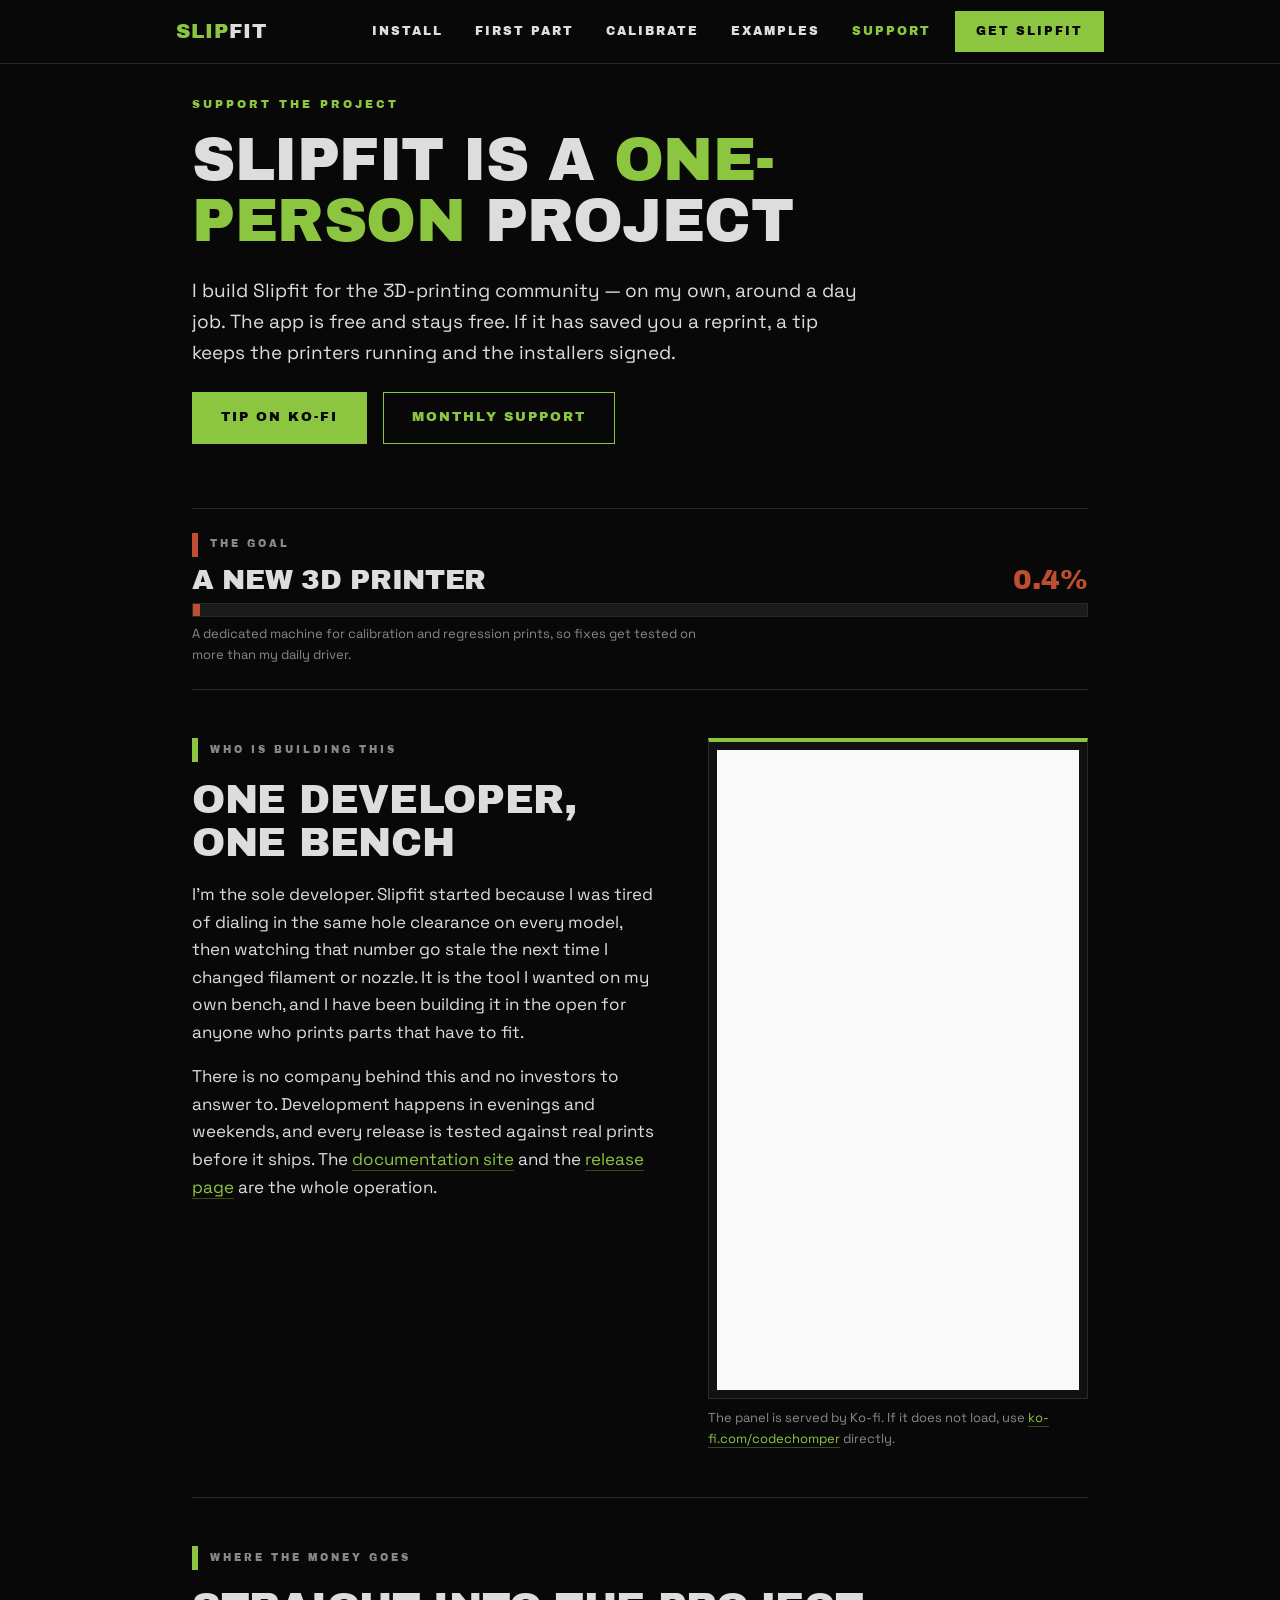
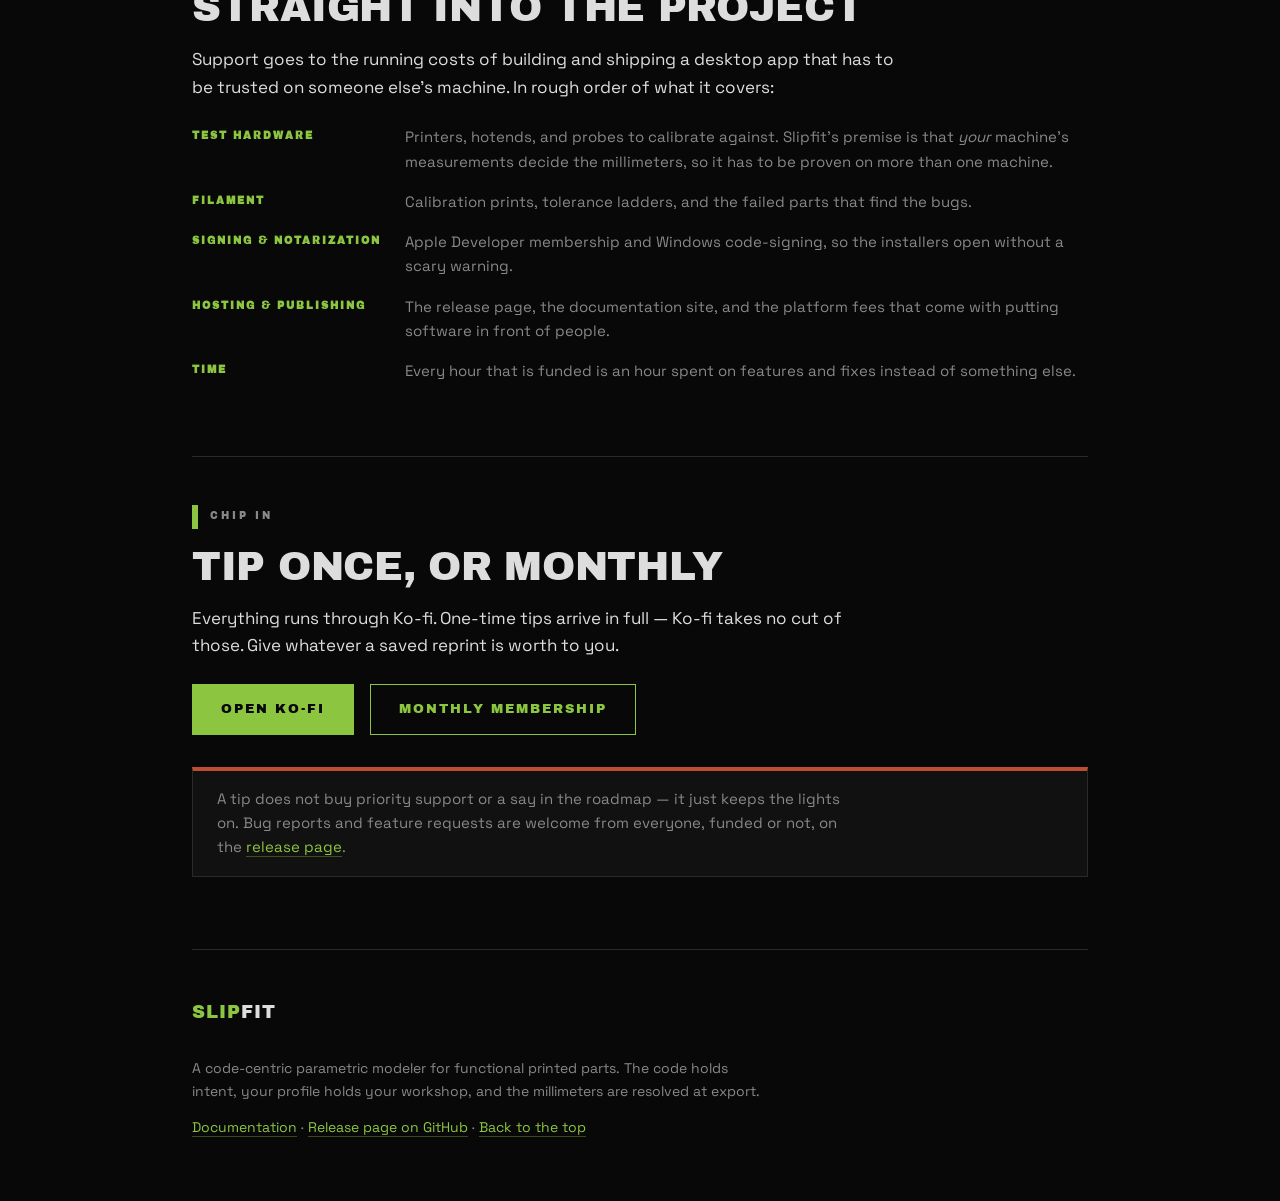
==== support.html @ 9758f65b "Worked on the documentation site and created a support page" ====
<!doctype html>
<html lang="en">

<head>
  <meta charset="utf-8" />
  <meta name="viewport" content="width=device-width, initial-scale=1" />
  <title>Support Slipfit — back a one-person project</title>
  <meta name="description"
    content="Slipfit is built by one person for the 3D-printing community. Tips go straight into test printers, filament, code-signing, and the fees that come with shipping software." />
  <meta name="theme-color" content="#080808" />
  <meta property="og:type" content="website" />
  <meta property="og:title" content="Support Slipfit" />
  <meta property="og:description"
    content="One developer, one workshop, your printer. Chip in for hardware, filament, and signing fees." />
  <meta property="og:image" content="images/AppDemo.jpg" />
  <meta name="twitter:card" content="summary_large_image" />
  <link rel="preconnect" href="https://fonts.googleapis.com">
  <link rel="preconnect" href="https://fonts.gstatic.com" crossorigin>
  <link
    href="https://fonts.googleapis.com/css2?family=Archivo+Black&family=Space+Grotesk:wght@400;500;600;700&display=swap"
    rel="stylesheet">
  <style>
    /* ==========================================================================
   CodeChomper design system — tokens (shared with index.html)
   Dark by design. Near-black with one working accent; there is no light
   variant. Green = measured, correct, the thing that fits; orange = warned.
   ========================================================================== */
    :root {
      /* color */
      --background: #080808;
      --bg-surface: #111111;
      --bg-elevated: #1a1a1a;
      --foreground: #dddddd;
      --muted-foreground: #888888;
      --border: #2a2a2a;
      --primary: #8cc641;
      --primary-foreground: #080808;
      --accent: #bf4e30;
      --dark-green: #5e772c;

      --measured: var(--primary);
      --warned: var(--accent);

      /* type */
      --font-primary: "Archivo Black", Impact, "Arial Black", sans-serif;
      --font-secondary: "Space Grotesk", -apple-system, BlinkMacSystemFont, "Segoe UI", Roboto, sans-serif;

      --tracking-label: 2px;
      --tracking-section: 3px;

      /* spacing */
      --s-xs: 4px;
      --s-s: 8px;
      --s-m: 16px;
      --s-l: 24px;
      --s-xl: 32px;
      --s-xxl: 48px;

      /* radius — sharp by design */
      --radius-none: 0px;
      --radius-m: 2px;
      --radius-pill: 4px;

      /* layout */
      --nav-h: 64px;
      --measure: 62rem;
      --main-pad: 48px;
    }

    * {
      box-sizing: border-box
    }

    html {
      scroll-behavior: smooth;
      scroll-padding-top: calc(var(--nav-h) + 16px)
    }

    @media (prefers-reduced-motion: reduce) {
      html {
        scroll-behavior: auto
      }

      * {
        animation: none !important;
        transition: none !important
      }
    }

    body {
      margin: 0;
      background: var(--background);
      color: var(--foreground);
      font-family: var(--font-secondary);
      font-size: 17px;
      line-height: 1.62;
      -webkit-font-smoothing: antialiased;
    }

    ::selection {
      background: var(--primary);
      color: var(--primary-foreground)
    }

    a {
      color: var(--primary);
      text-decoration: none;
      border-bottom: 1px solid rgba(140, 198, 65, .35)
    }

    a:hover {
      opacity: .85
    }

    :focus-visible {
      outline: 2px solid var(--primary);
      outline-offset: 2px
    }

    /* ============================================================== navbar === */
    .topbar {
      position: sticky;
      top: 0;
      z-index: 40;
      height: var(--nav-h);
      background: var(--background);
      border-bottom: 1px solid var(--border);
    }

    .topbar-inner {
      height: 100%;
      max-width: var(--measure);
      margin: 0 auto;
      display: flex;
      align-items: center;
      gap: var(--s-l);
      padding: 0 var(--s-xl);
    }

    .wordmark {
      font-family: var(--font-primary);
      font-size: 20px;
      letter-spacing: 1px;
      color: var(--primary);
      text-transform: uppercase;
      border: 0;
      white-space: nowrap;
    }

    .wordmark span {
      color: var(--foreground)
    }

    .topbar-links {
      display: flex;
      gap: var(--s-xl);
      margin-left: auto
    }

    .topbar-links a {
      font-family: var(--font-primary);
      font-size: 12px;
      letter-spacing: var(--tracking-label);
      text-transform: uppercase;
      color: var(--foreground);
      border: 0;
    }

    .topbar-links a.on {
      color: var(--primary)
    }

    .topbar-cta {
      font-family: var(--font-primary);
      font-size: 12px;
      letter-spacing: var(--tracking-label);
      text-transform: uppercase;
      background: var(--primary);
      color: var(--primary-foreground);
      border: 1px solid var(--primary);
      border-radius: var(--radius-none);
      padding: 10px 20px;
      cursor: pointer;
      white-space: nowrap;
      transition: opacity .15s ease;
    }

    .topbar-cta:hover {
      opacity: .85
    }

    /* ============================================================== layout === */
    .page {
      max-width: var(--measure);
      margin: 0 auto;
      padding: 0 clamp(16px, 4vw, var(--main-pad));
    }

    /* ================================================================ hero === */
    .hero {
      position: relative;
      padding: var(--s-xl) 0 var(--s-xl);
      overflow: hidden
    }

    /* Copy on the left, the tip panel on the right — introduced beside the
       "who is building this" section rather than the hero. */
    .split {
      display: grid;
      grid-template-columns: 1fr minmax(300px, 380px);
      gap: var(--s-xxl);
      align-items: start;
    }

    .split-panel {
      position: sticky;
      top: calc(var(--nav-h) + var(--s-l));
    }

    .split-panel .kofi-embed {
      max-width: none;
      margin: 0;
    }

    @media (max-width:900px) {
      .split {
        grid-template-columns: 1fr;
        gap: var(--s-l)
      }

      .split-panel {
        position: static
      }

      .split-panel .kofi-embed {
        max-width: 480px
      }
    }

    .glitch {
      position: absolute;
      top: 24px;
      right: 0;
      width: 280px;
      height: 88px;
      pointer-events: none
    }

    .glitch i {
      position: absolute;
      display: block
    }

    .glitch i:nth-child(1) {
      top: 10px;
      left: 0;
      width: 180px;
      height: 6px;
      background: var(--accent);
      opacity: .7
    }

    .glitch i:nth-child(2) {
      top: 30px;
      left: 40px;
      width: 220px;
      height: 4px;
      background: var(--primary);
      opacity: .6
    }

    .glitch i:nth-child(3) {
      top: 50px;
      left: 10px;
      width: 140px;
      height: 6px;
      background: var(--accent);
      opacity: .9
    }

    .glitch i:nth-child(4) {
      top: 68px;
      left: 60px;
      width: 200px;
      height: 3px;
      background: var(--primary);
      opacity: .5
    }

    @media (max-width:900px) {
      .glitch {
        display: none
      }
    }

    .eyebrow {
      font-family: var(--font-primary);
      font-size: 11px;
      letter-spacing: var(--tracking-section);
      text-transform: uppercase;
      color: var(--primary);
      margin: 0 0 var(--s-m);
    }

    .hero h1 {
      font-family: var(--font-primary);
      font-weight: 400;
      font-size: clamp(36px, 5.2vw, 60px);
      line-height: 1.02;
      letter-spacing: -0.5px;
      text-transform: uppercase;
      color: var(--foreground);
      margin: 0 0 var(--s-l);
      max-width: 20ch;
    }

    .hero h1 em {
      font-style: normal;
      color: var(--primary)
    }

    .lede {
      font-size: 19px;
      color: var(--foreground);
      max-width: 56ch;
      margin: 0 0 var(--s-l)
    }

    .lede b {
      color: var(--primary);
      font-weight: 700
    }

    .hero-cta {
      display: flex;
      flex-wrap: wrap;
      gap: var(--s-m);
      margin: var(--s-l) 0 var(--s-xl)
    }

    .btn {
      display: inline-block;
      font-family: var(--font-primary);
      font-size: 13px;
      letter-spacing: var(--tracking-label);
      text-transform: uppercase;
      padding: 14px 28px;
      border-radius: var(--radius-none);
      cursor: pointer;
      border: 1px solid;
      transition: opacity .15s ease;
    }

    .btn:hover {
      opacity: .85
    }

    .btn-primary {
      background: var(--primary);
      color: var(--primary-foreground);
      border-color: var(--primary)
    }

    .btn-outline {
      background: transparent;
      color: var(--primary);
      border-color: var(--primary)
    }

    /* ============================================================= sections == */
    section {
      padding: var(--s-xxl) 0;
      border-top: 1px solid var(--border)
    }

    .sec-kicker {
      display: flex;
      align-items: center;
      gap: 12px;
      font-family: var(--font-primary);
      font-size: 10px;
      letter-spacing: var(--tracking-section);
      text-transform: uppercase;
      color: var(--muted-foreground);
      margin: 0 0 var(--s-m);
    }

    .sec-kicker::before {
      content: "";
      width: 6px;
      height: 24px;
      background: var(--primary);
      flex: 0 0 auto
    }

    section h2 {
      font-family: var(--font-primary);
      font-weight: 400;
      font-size: clamp(28px, 3.6vw, 40px);
      line-height: 1.08;
      text-transform: uppercase;
      color: var(--foreground);
      margin: 0 0 var(--s-m);
      letter-spacing: -0.3px;
    }

    section h3 {
      font-family: var(--font-primary);
      font-weight: 400;
      font-size: 20px;
      line-height: 1.25;
      text-transform: uppercase;
      letter-spacing: .5px;
      color: var(--foreground);
      margin: var(--s-xl) 0 var(--s-m);
    }

    section p {
      max-width: 64ch
    }

    /* label / description pairs — the brand's callout grid */
    .callout {
      display: grid;
      grid-template-columns: minmax(150px, auto) 1fr;
      gap: var(--s-m) var(--s-l);
      margin: var(--s-l) 0;
      font-size: 15px
    }

    .callout b {
      font-family: var(--font-primary);
      font-size: 10px;
      letter-spacing: var(--tracking-label);
      text-transform: uppercase;
      color: var(--primary);
      padding-top: 3px;
    }

    .callout span {
      color: var(--muted-foreground)
    }

    @media (max-width:640px) {
      .callout {
        grid-template-columns: 1fr;
        gap: 2px var(--s-s)
      }

      .callout span {
        margin-bottom: var(--s-s)
      }
    }

    .note {
      background: var(--bg-surface);
      border: 1px solid var(--border);
      border-top: 4px solid var(--primary);
      padding: var(--s-m) var(--s-l);
      margin: var(--s-l) 0;
    }

    .note.warn {
      border-top-color: var(--accent)
    }

    .note> :last-child {
      margin-bottom: 0
    }

    .note p {
      font-size: 15px;
      color: var(--muted-foreground);
      margin: 0 0 var(--s-s)
    }

    /* ============================================================ ko-fi ===== */
    /* The Ko-fi panel is served light; frame it so the bright rectangle reads
       as an intentional inset rather than a broken element. */
    .kofi-embed {
      max-width: 480px;
      margin: var(--s-l) 0 0;
      border: 1px solid var(--border);
      border-top: 4px solid var(--primary);
      background: var(--bg-surface);
      padding: var(--s-s);
    }

    .kofi-embed iframe {
      display: block
    }

    .kofi-note {
      font-size: 13px;
      color: var(--muted-foreground);
      margin: var(--s-s) 0 0
    }

    /* ============================================================== goal ===== */
    /* Static progress bar. The only things to change are data-raised and
       data-target on <section id="goal">; the percentage and fill are derived. */
    #goal {
      padding: var(--s-l) 0;
    }

    #goal .sec-kicker {
      margin-bottom: var(--s-s);
    }

    /* this section's accent is the warned orange, so its marker matches the bar */
    #goal .sec-kicker::before {
      background: var(--accent);
    }

    .goal-row {
      display: flex;
      align-items: baseline;
      justify-content: space-between;
      gap: var(--s-m);
      margin-bottom: var(--s-s);
    }

    #goal h2 {
      margin: 0;
      font-size: clamp(20px, 2.4vw, 28px);
    }

    .goal-pct {
      font-family: var(--font-primary);
      font-size: clamp(20px, 2.4vw, 28px);
      line-height: 1;
      color: var(--accent);
      white-space: nowrap;
    }

    .goal-track {
      height: 14px;
      background: var(--bg-elevated);
      border: 1px solid var(--border);
      overflow: hidden;
    }

    .goal-fill {
      height: 100%;
      width: 0;
      background: var(--accent);
      transition: width .6s ease;
    }

    .goal-cap {
      font-size: 13px;
      color: var(--muted-foreground);
      margin: 6px 0 0;
    }

    /* ============================================================= footer ==== */
    .foot {
      border-top: 1px solid var(--border);
      padding: var(--s-xxl) 0;
      color: var(--muted-foreground);
      font-size: 14px
    }

    .foot .wordmark {
      display: inline-block;
      margin-bottom: var(--s-m);
      font-size: 18px
    }

    .foot p {
      max-width: 64ch
    }

    /* ============================================================== motion === */
    .rise {
      opacity: 0;
      transform: translateY(12px);
      animation: rise .5s ease forwards
    }

    .rise.d1 {
      animation-delay: .06s
    }

    .rise.d2 {
      animation-delay: .12s
    }

    .rise.d3 {
      animation-delay: .18s
    }

    @keyframes rise {
      to {
        opacity: 1;
        transform: none
      }
    }

    @media (prefers-reduced-motion: reduce) {
      .rise {
        opacity: 1;
        transform: none
      }
    }

    /* ============================================================ responsive = */
    @media (max-width:1000px) {
      .topbar-links {
        display: none
      }

      .topbar-cta {
        margin-left: auto
      }

      .topbar-inner {
        gap: var(--s-s);
        padding: 0 var(--s-m)
      }
    }

    @media (max-width:520px) {
      body {
        font-size: 16px
      }
    }
  </style>
</head>

<body id="top">

  <header class="topbar">
    <div class="topbar-inner">
      <a class="wordmark" href="index.html">SLIP<span>FIT</span></a>
      <nav class="topbar-links">
        <a href="index.html#install">Install</a>
        <a href="index.html#first">First part</a>
        <a href="index.html#calibrate">Calibrate</a>
        <a href="index.html#examples">Examples</a>
        <a class="on" href="support.html">Support</a>
      </nav>
      <a class="topbar-cta" href="index.html#install">Get Slipfit</a>
    </div>
  </header>

  <main class="page">

    <section class="hero" style="border-top:0">
      <p class="eyebrow rise">Support the project</p>
      <h1 class="rise d1">Slipfit is a <em>one-person</em> project</h1>
      <p class="lede rise d2">
        I build Slipfit for the 3D-printing community — on my own, around a day job. The app is
        free and stays free. If it has saved you a reprint, a tip keeps the printers running and
        the installers signed.
      </p>
      <div class="hero-cta rise d3">
        <a class="btn btn-primary" href="https://ko-fi.com/codechomper" target="_blank" rel="noopener">Tip on Ko-fi</a>
        <a class="btn btn-outline" href="https://ko-fi.com/codechomper/tiers" target="_blank" rel="noopener">Monthly support</a>
      </div>
    </section>

    <section id="goal" data-raised="10" data-target="2500">
      <p class="sec-kicker">The goal</p>
      <div class="goal-row">
        <h2>A new 3D printer</h2>
        <span class="goal-pct" data-goal-pct>0%</span>
      </div>
      <div class="goal-track" role="progressbar" aria-label="Progress toward a new 3D printer"
        aria-valuemin="0" aria-valuemax="100" aria-valuenow="0">
        <div class="goal-fill" data-goal-fill></div>
      </div>
      <p class="goal-cap">A dedicated machine for calibration and regression prints, so fixes get
        tested on more than my daily driver.</p>
    </section>

    <section id="about">
      <div class="split">
        <div class="split-copy">
          <p class="sec-kicker">Who is building this</p>
          <h2>One developer, one bench</h2>
          <p>
            I'm the sole developer. Slipfit started because I was tired of dialing in the same hole
            clearance on every model, then watching that number go stale the next time I changed
            filament or nozzle. It is the tool I wanted on my own bench, and I have been building it
            in the open for anyone who prints parts that have to fit.
          </p>
          <p>
            There is no company behind this and no investors to answer to. Development happens in
            evenings and weekends, and every release is tested against real prints before it ships.
            The <a href="index.html">documentation site</a> and the
            <a href="https://github.com/CodeChomper/slipfit-releases" target="_blank" rel="noopener">release page</a>
            are the whole operation.
          </p>
        </div>
        <div class="split-panel">
          <div class="kofi-embed">
            <iframe id='kofiframe'
              src='https://ko-fi.com/codechomper/?hidefeed=true&widget=true&embed=true&preview=true'
              style='border:none;width:100%;padding:4px;background:#f9f9f9;' height='640'
              title='codechomper'></iframe>
          </div>
          <p class="kofi-note">The panel is served by Ko-fi. If it does not load, use
            <a href="https://ko-fi.com/codechomper" target="_blank" rel="noopener">ko-fi.com/codechomper</a> directly.</p>
        </div>
      </div>
    </section>

    <section id="funds">
      <p class="sec-kicker">Where the money goes</p>
      <h2>Straight into the project</h2>
      <p>
        Support goes to the running costs of building and shipping a desktop app that has to be
        trusted on someone else's machine. In rough order of what it covers:
      </p>
      <div class="callout">
        <b>Test hardware</b>
        <span>Printers, hotends, and probes to calibrate against. Slipfit's premise is that
          <em>your</em> machine's measurements decide the millimeters, so it has to be proven on
          more than one machine.</span>

        <b>Filament</b>
        <span>Calibration prints, tolerance ladders, and the failed parts that find the bugs.</span>

        <b>Signing &amp; notarization</b>
        <span>Apple Developer membership and Windows code-signing, so the installers open without a
          scary warning.</span>

        <b>Hosting &amp; publishing</b>
        <span>The release page, the documentation site, and the platform fees that come with putting
          software in front of people.</span>

        <b>Time</b>
        <span>Every hour that is funded is an hour spent on features and fixes instead of
          something else.</span>
      </div>
    </section>

    <section id="donate">
      <p class="sec-kicker">Chip in</p>
      <h2>Tip once, or monthly</h2>
      <p>
        Everything runs through Ko-fi. One-time tips arrive in full — Ko-fi takes no cut of those.
        Give whatever a saved reprint is worth to you.
      </p>
      <div class="hero-cta">
        <a class="btn btn-primary" href="https://ko-fi.com/codechomper" target="_blank" rel="noopener">Open Ko-fi</a>
        <a class="btn btn-outline" href="https://ko-fi.com/codechomper/tiers" target="_blank" rel="noopener">Monthly membership</a>
      </div>

      <div class="note warn">
        <p>A tip does not buy priority support or a say in the roadmap — it just keeps the lights
          on. Bug reports and feature requests are welcome from everyone, funded or not, on the
          <a href="https://github.com/CodeChomper/slipfit-releases" target="_blank" rel="noopener">release page</a>.</p>
      </div>
    </section>

    <footer class="foot">
      <a class="wordmark" href="index.html">SLIP<span>FIT</span></a>
      <p>
        A code-centric parametric modeler for functional printed parts. The code holds intent, your
        profile holds your workshop, and the millimeters are resolved at export.
      </p>
      <p>
        <a href="index.html">Documentation</a> ·
        <a href="https://github.com/CodeChomper/slipfit-releases" target="_blank" rel="noopener">Release page on GitHub</a> ·
        <a href="#top">Back to the top</a>
      </p>
    </footer>

  </main>

  <script>
    // Derive the goal bar from data-raised / data-target on #goal.
    (function () {
      var g = document.getElementById('goal');
      if (!g) return;
      var raised = parseFloat(g.dataset.raised) || 0;
      var target = parseFloat(g.dataset.target) || 1;
      var ratio = Math.max(0, Math.min(1, raised / target));
      var pct = ratio * 100;
      var text = pct === 0 ? '0%'
        : pct < 10 ? (Math.round(pct * 10) / 10) + '%'
          : Math.round(pct) + '%';
      g.querySelector('[data-goal-pct]').textContent = text;
      // keep a visible sliver once anything has come in
      g.querySelector('[data-goal-fill]').style.width = Math.max(pct, raised > 0 ? 0.8 : 0) + '%';
      g.querySelector('.goal-track').setAttribute('aria-valuenow', Math.round(pct));
    })();
  </script>

</body>

</html>
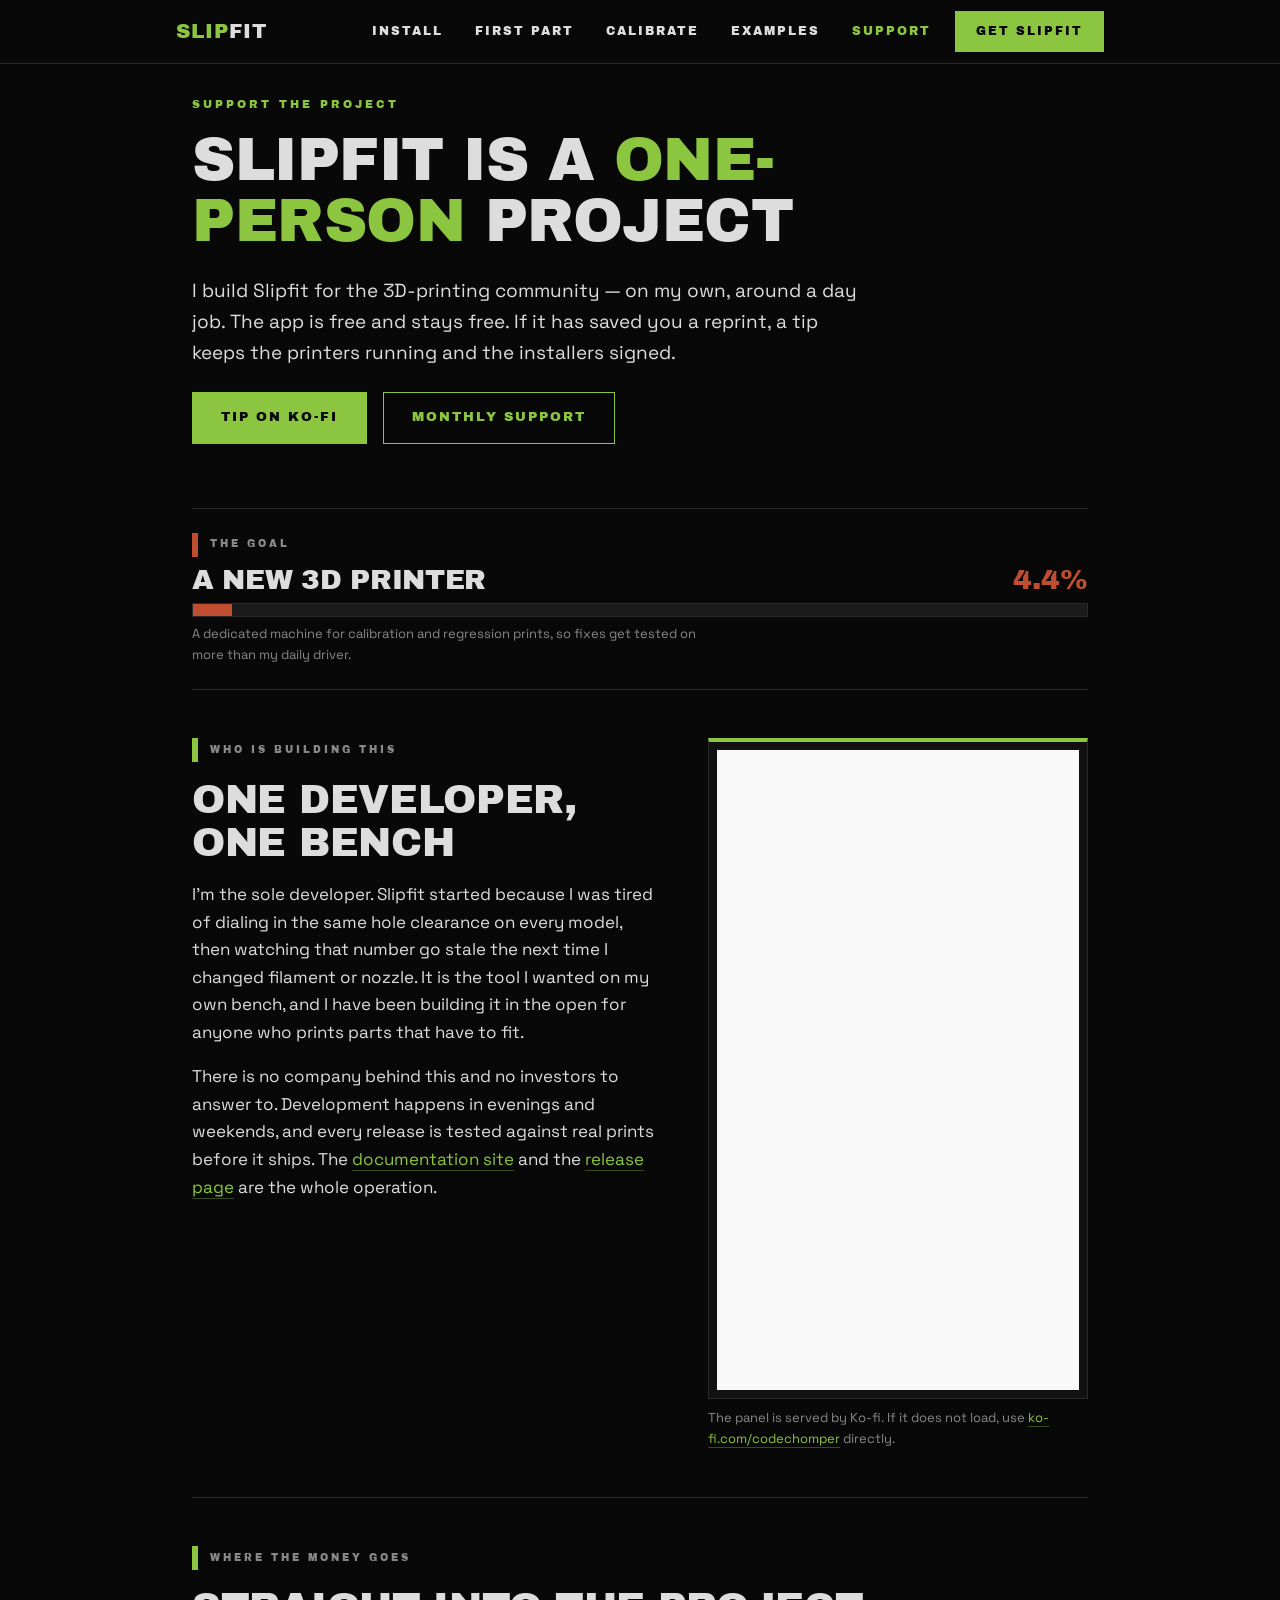
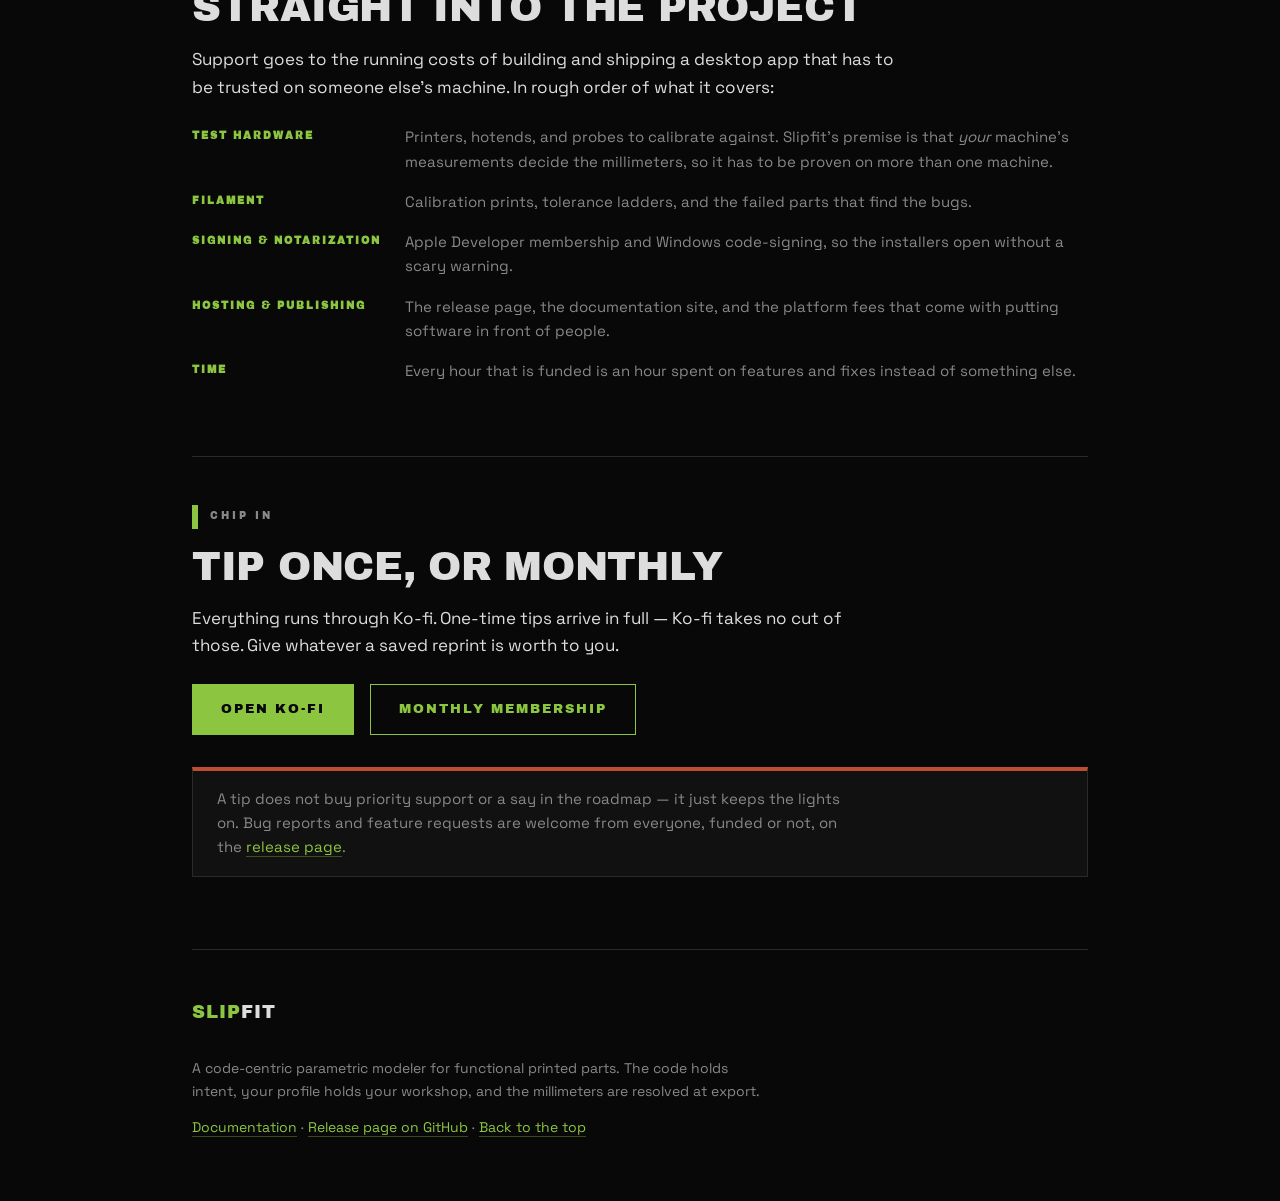
==== commit b51c6ba5: "Updated my Support page" ====
--- a/support.html
+++ b/support.html
@@ -656,18 +656,19 @@
       </p>
       <div class="hero-cta rise d3">
         <a class="btn btn-primary" href="https://ko-fi.com/codechomper" target="_blank" rel="noopener">Tip on Ko-fi</a>
-        <a class="btn btn-outline" href="https://ko-fi.com/codechomper/tiers" target="_blank" rel="noopener">Monthly support</a>
+        <a class="btn btn-outline" href="https://ko-fi.com/codechomper/tiers" target="_blank" rel="noopener">Monthly
+          support</a>
       </div>
     </section>
 
-    <section id="goal" data-raised="10" data-target="2500">
+    <section id="goal" data-raised="110" data-target="2500">
       <p class="sec-kicker">The goal</p>
       <div class="goal-row">
         <h2>A new 3D printer</h2>
         <span class="goal-pct" data-goal-pct>0%</span>
       </div>
-      <div class="goal-track" role="progressbar" aria-label="Progress toward a new 3D printer"
-        aria-valuemin="0" aria-valuemax="100" aria-valuenow="0">
+      <div class="goal-track" role="progressbar" aria-label="Progress toward a new 3D printer" aria-valuemin="0"
+        aria-valuemax="100" aria-valuenow="0">
         <div class="goal-fill" data-goal-fill></div>
       </div>
       <p class="goal-cap">A dedicated machine for calibration and regression prints, so fixes get
@@ -697,11 +698,11 @@
           <div class="kofi-embed">
             <iframe id='kofiframe'
               src='https://ko-fi.com/codechomper/?hidefeed=true&widget=true&embed=true&preview=true'
-              style='border:none;width:100%;padding:4px;background:#f9f9f9;' height='640'
-              title='codechomper'></iframe>
+              style='border:none;width:100%;padding:4px;background:#f9f9f9;' height='640' title='codechomper'></iframe>
           </div>
           <p class="kofi-note">The panel is served by Ko-fi. If it does not load, use
-            <a href="https://ko-fi.com/codechomper" target="_blank" rel="noopener">ko-fi.com/codechomper</a> directly.</p>
+            <a href="https://ko-fi.com/codechomper" target="_blank" rel="noopener">ko-fi.com/codechomper</a> directly.
+          </p>
         </div>
       </div>
     </section>
@@ -745,13 +746,15 @@
       </p>
       <div class="hero-cta">
         <a class="btn btn-primary" href="https://ko-fi.com/codechomper" target="_blank" rel="noopener">Open Ko-fi</a>
-        <a class="btn btn-outline" href="https://ko-fi.com/codechomper/tiers" target="_blank" rel="noopener">Monthly membership</a>
+        <a class="btn btn-outline" href="https://ko-fi.com/codechomper/tiers" target="_blank" rel="noopener">Monthly
+          membership</a>
       </div>
 
       <div class="note warn">
         <p>A tip does not buy priority support or a say in the roadmap — it just keeps the lights
           on. Bug reports and feature requests are welcome from everyone, funded or not, on the
-          <a href="https://github.com/CodeChomper/slipfit-releases" target="_blank" rel="noopener">release page</a>.</p>
+          <a href="https://github.com/CodeChomper/slipfit-releases" target="_blank" rel="noopener">release page</a>.
+        </p>
       </div>
     </section>
 
@@ -763,7 +766,8 @@
       </p>
       <p>
         <a href="index.html">Documentation</a> ·
-        <a href="https://github.com/CodeChomper/slipfit-releases" target="_blank" rel="noopener">Release page on GitHub</a> ·
+        <a href="https://github.com/CodeChomper/slipfit-releases" target="_blank" rel="noopener">Release page on
+          GitHub</a> ·
         <a href="#top">Back to the top</a>
       </p>
     </footer>
@@ -791,4 +795,4 @@
 
 </body>
 
-</html>
+</html>
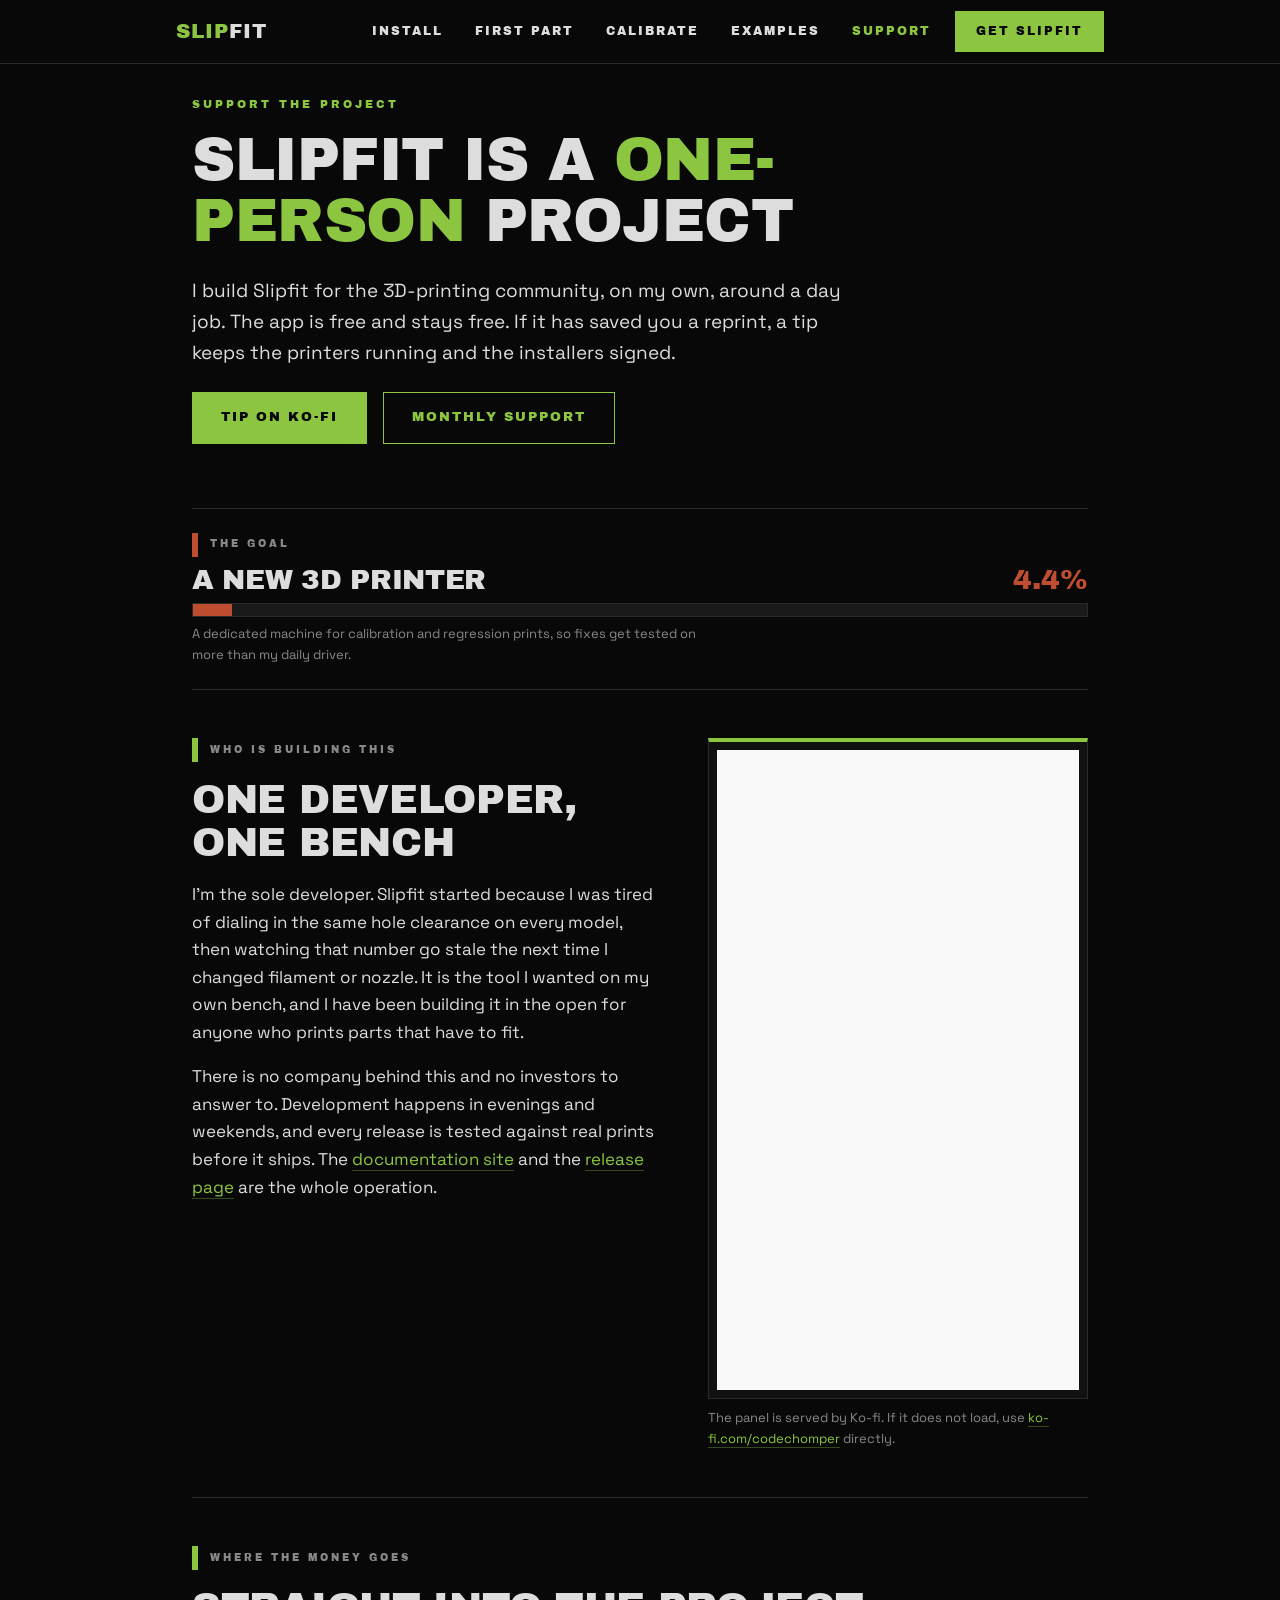
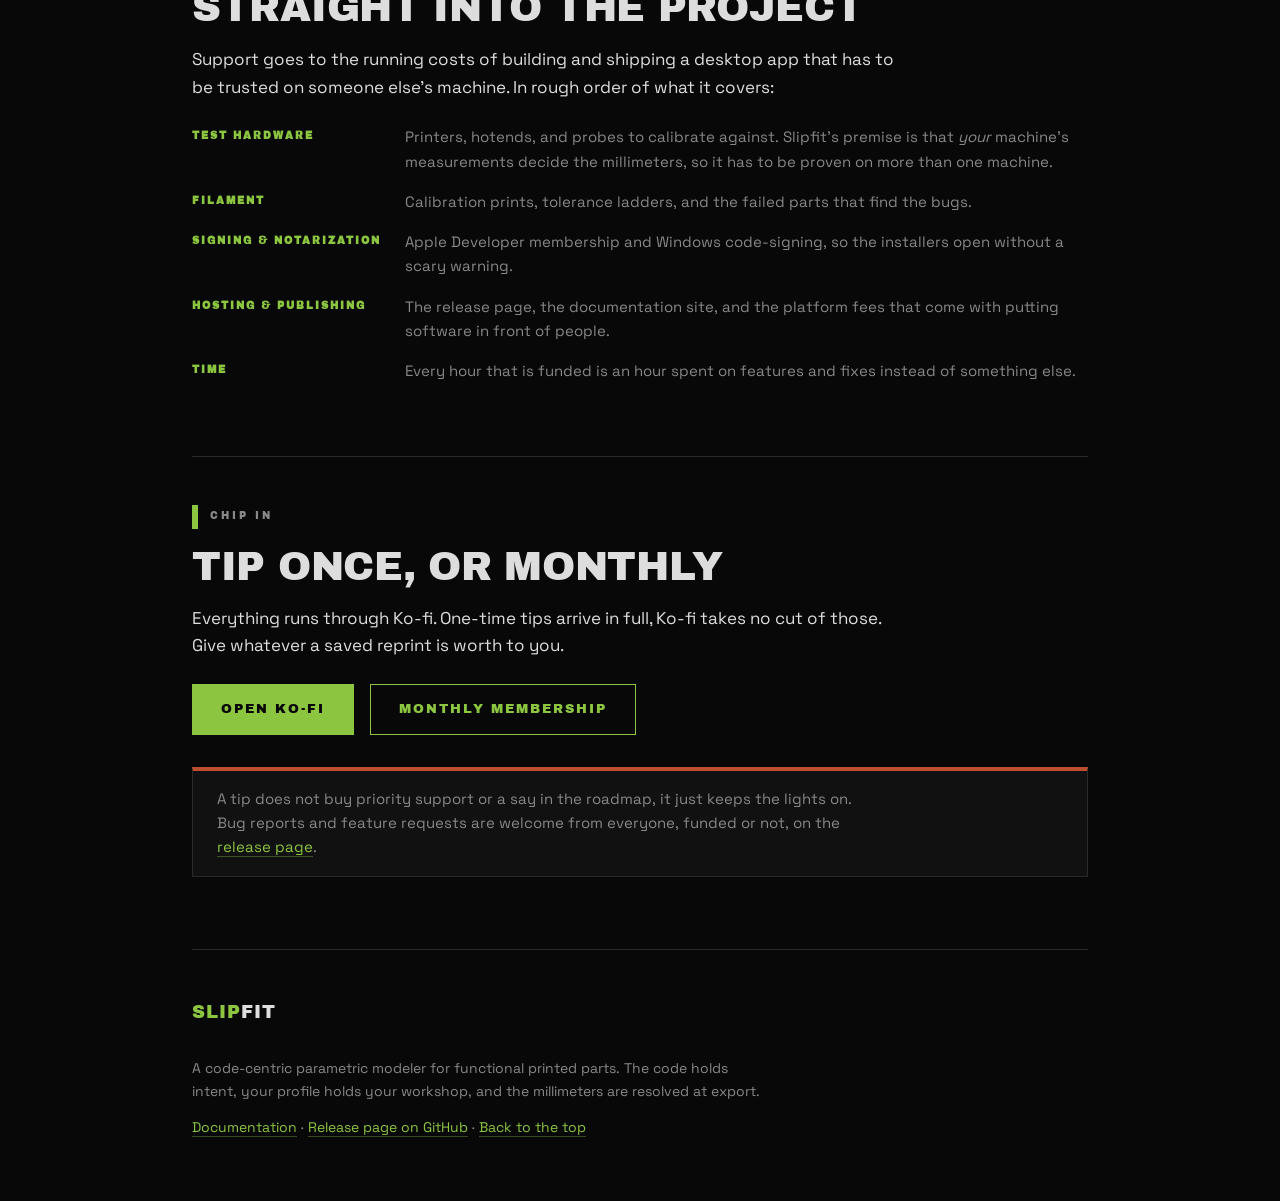
==== commit 6373b3b5: "Documentation is done!" ====
--- a/support.html
+++ b/support.html
@@ -19,613 +19,8 @@
   <link
     href="https://fonts.googleapis.com/css2?family=Archivo+Black&family=Space+Grotesk:wght@400;500;600;700&display=swap"
     rel="stylesheet">
-  <style>
-    /* ==========================================================================
-   CodeChomper design system — tokens (shared with index.html)
-   Dark by design. Near-black with one working accent; there is no light
-   variant. Green = measured, correct, the thing that fits; orange = warned.
-   ========================================================================== */
-    :root {
-      /* color */
-      --background: #080808;
-      --bg-surface: #111111;
-      --bg-elevated: #1a1a1a;
-      --foreground: #dddddd;
-      --muted-foreground: #888888;
-      --border: #2a2a2a;
-      --primary: #8cc641;
-      --primary-foreground: #080808;
-      --accent: #bf4e30;
-      --dark-green: #5e772c;
-
-      --measured: var(--primary);
-      --warned: var(--accent);
-
-      /* type */
-      --font-primary: "Archivo Black", Impact, "Arial Black", sans-serif;
-      --font-secondary: "Space Grotesk", -apple-system, BlinkMacSystemFont, "Segoe UI", Roboto, sans-serif;
-
-      --tracking-label: 2px;
-      --tracking-section: 3px;
-
-      /* spacing */
-      --s-xs: 4px;
-      --s-s: 8px;
-      --s-m: 16px;
-      --s-l: 24px;
-      --s-xl: 32px;
-      --s-xxl: 48px;
-
-      /* radius — sharp by design */
-      --radius-none: 0px;
-      --radius-m: 2px;
-      --radius-pill: 4px;
-
-      /* layout */
-      --nav-h: 64px;
-      --measure: 62rem;
-      --main-pad: 48px;
-    }
-
-    * {
-      box-sizing: border-box
-    }
-
-    html {
-      scroll-behavior: smooth;
-      scroll-padding-top: calc(var(--nav-h) + 16px)
-    }
-
-    @media (prefers-reduced-motion: reduce) {
-      html {
-        scroll-behavior: auto
-      }
-
-      * {
-        animation: none !important;
-        transition: none !important
-      }
-    }
-
-    body {
-      margin: 0;
-      background: var(--background);
-      color: var(--foreground);
-      font-family: var(--font-secondary);
-      font-size: 17px;
-      line-height: 1.62;
-      -webkit-font-smoothing: antialiased;
-    }
-
-    ::selection {
-      background: var(--primary);
-      color: var(--primary-foreground)
-    }
-
-    a {
-      color: var(--primary);
-      text-decoration: none;
-      border-bottom: 1px solid rgba(140, 198, 65, .35)
-    }
-
-    a:hover {
-      opacity: .85
-    }
-
-    :focus-visible {
-      outline: 2px solid var(--primary);
-      outline-offset: 2px
-    }
-
-    /* ============================================================== navbar === */
-    .topbar {
-      position: sticky;
-      top: 0;
-      z-index: 40;
-      height: var(--nav-h);
-      background: var(--background);
-      border-bottom: 1px solid var(--border);
-    }
-
-    .topbar-inner {
-      height: 100%;
-      max-width: var(--measure);
-      margin: 0 auto;
-      display: flex;
-      align-items: center;
-      gap: var(--s-l);
-      padding: 0 var(--s-xl);
-    }
-
-    .wordmark {
-      font-family: var(--font-primary);
-      font-size: 20px;
-      letter-spacing: 1px;
-      color: var(--primary);
-      text-transform: uppercase;
-      border: 0;
-      white-space: nowrap;
-    }
-
-    .wordmark span {
-      color: var(--foreground)
-    }
-
-    .topbar-links {
-      display: flex;
-      gap: var(--s-xl);
-      margin-left: auto
-    }
-
-    .topbar-links a {
-      font-family: var(--font-primary);
-      font-size: 12px;
-      letter-spacing: var(--tracking-label);
-      text-transform: uppercase;
-      color: var(--foreground);
-      border: 0;
-    }
-
-    .topbar-links a.on {
-      color: var(--primary)
-    }
-
-    .topbar-cta {
-      font-family: var(--font-primary);
-      font-size: 12px;
-      letter-spacing: var(--tracking-label);
-      text-transform: uppercase;
-      background: var(--primary);
-      color: var(--primary-foreground);
-      border: 1px solid var(--primary);
-      border-radius: var(--radius-none);
-      padding: 10px 20px;
-      cursor: pointer;
-      white-space: nowrap;
-      transition: opacity .15s ease;
-    }
-
-    .topbar-cta:hover {
-      opacity: .85
-    }
-
-    /* ============================================================== layout === */
-    .page {
-      max-width: var(--measure);
-      margin: 0 auto;
-      padding: 0 clamp(16px, 4vw, var(--main-pad));
-    }
-
-    /* ================================================================ hero === */
-    .hero {
-      position: relative;
-      padding: var(--s-xl) 0 var(--s-xl);
-      overflow: hidden
-    }
-
-    /* Copy on the left, the tip panel on the right — introduced beside the
-       "who is building this" section rather than the hero. */
-    .split {
-      display: grid;
-      grid-template-columns: 1fr minmax(300px, 380px);
-      gap: var(--s-xxl);
-      align-items: start;
-    }
-
-    .split-panel {
-      position: sticky;
-      top: calc(var(--nav-h) + var(--s-l));
-    }
-
-    .split-panel .kofi-embed {
-      max-width: none;
-      margin: 0;
-    }
-
-    @media (max-width:900px) {
-      .split {
-        grid-template-columns: 1fr;
-        gap: var(--s-l)
-      }
-
-      .split-panel {
-        position: static
-      }
-
-      .split-panel .kofi-embed {
-        max-width: 480px
-      }
-    }
-
-    .glitch {
-      position: absolute;
-      top: 24px;
-      right: 0;
-      width: 280px;
-      height: 88px;
-      pointer-events: none
-    }
-
-    .glitch i {
-      position: absolute;
-      display: block
-    }
-
-    .glitch i:nth-child(1) {
-      top: 10px;
-      left: 0;
-      width: 180px;
-      height: 6px;
-      background: var(--accent);
-      opacity: .7
-    }
-
-    .glitch i:nth-child(2) {
-      top: 30px;
-      left: 40px;
-      width: 220px;
-      height: 4px;
-      background: var(--primary);
-      opacity: .6
-    }
-
-    .glitch i:nth-child(3) {
-      top: 50px;
-      left: 10px;
-      width: 140px;
-      height: 6px;
-      background: var(--accent);
-      opacity: .9
-    }
-
-    .glitch i:nth-child(4) {
-      top: 68px;
-      left: 60px;
-      width: 200px;
-      height: 3px;
-      background: var(--primary);
-      opacity: .5
-    }
-
-    @media (max-width:900px) {
-      .glitch {
-        display: none
-      }
-    }
-
-    .eyebrow {
-      font-family: var(--font-primary);
-      font-size: 11px;
-      letter-spacing: var(--tracking-section);
-      text-transform: uppercase;
-      color: var(--primary);
-      margin: 0 0 var(--s-m);
-    }
-
-    .hero h1 {
-      font-family: var(--font-primary);
-      font-weight: 400;
-      font-size: clamp(36px, 5.2vw, 60px);
-      line-height: 1.02;
-      letter-spacing: -0.5px;
-      text-transform: uppercase;
-      color: var(--foreground);
-      margin: 0 0 var(--s-l);
-      max-width: 20ch;
-    }
-
-    .hero h1 em {
-      font-style: normal;
-      color: var(--primary)
-    }
-
-    .lede {
-      font-size: 19px;
-      color: var(--foreground);
-      max-width: 56ch;
-      margin: 0 0 var(--s-l)
-    }
-
-    .lede b {
-      color: var(--primary);
-      font-weight: 700
-    }
-
-    .hero-cta {
-      display: flex;
-      flex-wrap: wrap;
-      gap: var(--s-m);
-      margin: var(--s-l) 0 var(--s-xl)
-    }
-
-    .btn {
-      display: inline-block;
-      font-family: var(--font-primary);
-      font-size: 13px;
-      letter-spacing: var(--tracking-label);
-      text-transform: uppercase;
-      padding: 14px 28px;
-      border-radius: var(--radius-none);
-      cursor: pointer;
-      border: 1px solid;
-      transition: opacity .15s ease;
-    }
-
-    .btn:hover {
-      opacity: .85
-    }
-
-    .btn-primary {
-      background: var(--primary);
-      color: var(--primary-foreground);
-      border-color: var(--primary)
-    }
-
-    .btn-outline {
-      background: transparent;
-      color: var(--primary);
-      border-color: var(--primary)
-    }
-
-    /* ============================================================= sections == */
-    section {
-      padding: var(--s-xxl) 0;
-      border-top: 1px solid var(--border)
-    }
-
-    .sec-kicker {
-      display: flex;
-      align-items: center;
-      gap: 12px;
-      font-family: var(--font-primary);
-      font-size: 10px;
-      letter-spacing: var(--tracking-section);
-      text-transform: uppercase;
-      color: var(--muted-foreground);
-      margin: 0 0 var(--s-m);
-    }
-
-    .sec-kicker::before {
-      content: "";
-      width: 6px;
-      height: 24px;
-      background: var(--primary);
-      flex: 0 0 auto
-    }
-
-    section h2 {
-      font-family: var(--font-primary);
-      font-weight: 400;
-      font-size: clamp(28px, 3.6vw, 40px);
-      line-height: 1.08;
-      text-transform: uppercase;
-      color: var(--foreground);
-      margin: 0 0 var(--s-m);
-      letter-spacing: -0.3px;
-    }
-
-    section h3 {
-      font-family: var(--font-primary);
-      font-weight: 400;
-      font-size: 20px;
-      line-height: 1.25;
-      text-transform: uppercase;
-      letter-spacing: .5px;
-      color: var(--foreground);
-      margin: var(--s-xl) 0 var(--s-m);
-    }
-
-    section p {
-      max-width: 64ch
-    }
-
-    /* label / description pairs — the brand's callout grid */
-    .callout {
-      display: grid;
-      grid-template-columns: minmax(150px, auto) 1fr;
-      gap: var(--s-m) var(--s-l);
-      margin: var(--s-l) 0;
-      font-size: 15px
-    }
-
-    .callout b {
-      font-family: var(--font-primary);
-      font-size: 10px;
-      letter-spacing: var(--tracking-label);
-      text-transform: uppercase;
-      color: var(--primary);
-      padding-top: 3px;
-    }
-
-    .callout span {
-      color: var(--muted-foreground)
-    }
-
-    @media (max-width:640px) {
-      .callout {
-        grid-template-columns: 1fr;
-        gap: 2px var(--s-s)
-      }
-
-      .callout span {
-        margin-bottom: var(--s-s)
-      }
-    }
-
-    .note {
-      background: var(--bg-surface);
-      border: 1px solid var(--border);
-      border-top: 4px solid var(--primary);
-      padding: var(--s-m) var(--s-l);
-      margin: var(--s-l) 0;
-    }
-
-    .note.warn {
-      border-top-color: var(--accent)
-    }
-
-    .note> :last-child {
-      margin-bottom: 0
-    }
-
-    .note p {
-      font-size: 15px;
-      color: var(--muted-foreground);
-      margin: 0 0 var(--s-s)
-    }
-
-    /* ============================================================ ko-fi ===== */
-    /* The Ko-fi panel is served light; frame it so the bright rectangle reads
-       as an intentional inset rather than a broken element. */
-    .kofi-embed {
-      max-width: 480px;
-      margin: var(--s-l) 0 0;
-      border: 1px solid var(--border);
-      border-top: 4px solid var(--primary);
-      background: var(--bg-surface);
-      padding: var(--s-s);
-    }
-
-    .kofi-embed iframe {
-      display: block
-    }
-
-    .kofi-note {
-      font-size: 13px;
-      color: var(--muted-foreground);
-      margin: var(--s-s) 0 0
-    }
-
-    /* ============================================================== goal ===== */
-    /* Static progress bar. The only things to change are data-raised and
-       data-target on <section id="goal">; the percentage and fill are derived. */
-    #goal {
-      padding: var(--s-l) 0;
-    }
-
-    #goal .sec-kicker {
-      margin-bottom: var(--s-s);
-    }
-
-    /* this section's accent is the warned orange, so its marker matches the bar */
-    #goal .sec-kicker::before {
-      background: var(--accent);
-    }
-
-    .goal-row {
-      display: flex;
-      align-items: baseline;
-      justify-content: space-between;
-      gap: var(--s-m);
-      margin-bottom: var(--s-s);
-    }
-
-    #goal h2 {
-      margin: 0;
-      font-size: clamp(20px, 2.4vw, 28px);
-    }
-
-    .goal-pct {
-      font-family: var(--font-primary);
-      font-size: clamp(20px, 2.4vw, 28px);
-      line-height: 1;
-      color: var(--accent);
-      white-space: nowrap;
-    }
-
-    .goal-track {
-      height: 14px;
-      background: var(--bg-elevated);
-      border: 1px solid var(--border);
-      overflow: hidden;
-    }
-
-    .goal-fill {
-      height: 100%;
-      width: 0;
-      background: var(--accent);
-      transition: width .6s ease;
-    }
-
-    .goal-cap {
-      font-size: 13px;
-      color: var(--muted-foreground);
-      margin: 6px 0 0;
-    }
-
-    /* ============================================================= footer ==== */
-    .foot {
-      border-top: 1px solid var(--border);
-      padding: var(--s-xxl) 0;
-      color: var(--muted-foreground);
-      font-size: 14px
-    }
-
-    .foot .wordmark {
-      display: inline-block;
-      margin-bottom: var(--s-m);
-      font-size: 18px
-    }
-
-    .foot p {
-      max-width: 64ch
-    }
-
-    /* ============================================================== motion === */
-    .rise {
-      opacity: 0;
-      transform: translateY(12px);
-      animation: rise .5s ease forwards
-    }
-
-    .rise.d1 {
-      animation-delay: .06s
-    }
-
-    .rise.d2 {
-      animation-delay: .12s
-    }
-
-    .rise.d3 {
-      animation-delay: .18s
-    }
-
-    @keyframes rise {
-      to {
-        opacity: 1;
-        transform: none
-      }
-    }
-
-    @media (prefers-reduced-motion: reduce) {
-      .rise {
-        opacity: 1;
-        transform: none
-      }
-    }
-
-    /* ============================================================ responsive = */
-    @media (max-width:1000px) {
-      .topbar-links {
-        display: none
-      }
-
-      .topbar-cta {
-        margin-left: auto
-      }
-
-      .topbar-inner {
-        gap: var(--s-s);
-        padding: 0 var(--s-m)
-      }
-    }
-
-    @media (max-width:520px) {
-      body {
-        font-size: 16px
-      }
-    }
-  </style>
+  <link rel="stylesheet" href="css/main.css">
+  <link rel="stylesheet" href="css/support.css">
 </head>
 
 <body id="top">
@@ -650,7 +45,7 @@
       <p class="eyebrow rise">Support the project</p>
       <h1 class="rise d1">Slipfit is a <em>one-person</em> project</h1>
       <p class="lede rise d2">
-        I build Slipfit for the 3D-printing community — on my own, around a day job. The app is
+        I build Slipfit for the 3D-printing community, on my own, around a day job. The app is
         free and stays free. If it has saved you a reprint, a tip keeps the printers running and
         the installers signed.
       </p>
@@ -741,7 +136,7 @@
       <p class="sec-kicker">Chip in</p>
       <h2>Tip once, or monthly</h2>
       <p>
-        Everything runs through Ko-fi. One-time tips arrive in full — Ko-fi takes no cut of those.
+        Everything runs through Ko-fi. One-time tips arrive in full, Ko-fi takes no cut of those.
         Give whatever a saved reprint is worth to you.
       </p>
       <div class="hero-cta">
@@ -751,7 +146,7 @@
       </div>
 
       <div class="note warn">
-        <p>A tip does not buy priority support or a say in the roadmap — it just keeps the lights
+        <p>A tip does not buy priority support or a say in the roadmap, it just keeps the lights
           on. Bug reports and feature requests are welcome from everyone, funded or not, on the
           <a href="https://github.com/CodeChomper/slipfit-releases" target="_blank" rel="noopener">release page</a>.
         </p>
--- a/css/main.css
+++ b/css/main.css
@@ -0,0 +1,490 @@
+/* ==========================================================================
+   CodeChomper design system — shared by index.html and support.html.
+   Page-specific rules live in the stylesheet named after the page, which
+   loads after this one and may override it.
+   ========================================================================== */
+
+/* ==========================================================================
+   Tokens
+   Dark by design. The brand is near-black with one working accent; there is
+   no light variant, and inventing one here would be a different brand.
+   ========================================================================== */
+:root {
+  /* color */
+  --background: #080808;
+  --bg-surface: #111111;
+  --bg-elevated: #1a1a1a;
+  --foreground: #dddddd;
+  --muted-foreground: #888888;
+  --border: #2a2a2a;
+  --primary: #8cc641;
+  --primary-foreground: #080808;
+  --accent: #bf4e30;
+  --dark-green: #5e772c;
+
+  /* the two accents carry meaning, not decoration:
+     green  = measured, correct, the thing that fits
+     orange = warned, nominal, the thing that bites */
+  --measured: var(--primary);
+  --warned: var(--accent);
+
+  /* type */
+  --font-primary: "Archivo Black", Impact, "Arial Black", sans-serif;
+  --font-secondary: "Space Grotesk", -apple-system, BlinkMacSystemFont, "Segoe UI", Roboto, sans-serif;
+  /* SUBSTITUTION: the source design system defines no monospace face. Code is
+     the whole subject of the guide, so a system mono stack stands in. */
+  --font-mono: "JetBrains Mono", "Cascadia Code", ui-monospace, "SF Mono", Menlo, Consolas, "Liberation Mono", monospace;
+
+  --tracking-label: 2px;
+  --tracking-section: 3px;
+
+  /* spacing */
+  --s-xs: 4px;
+  --s-s: 8px;
+  --s-m: 16px;
+  --s-l: 24px;
+  --s-xl: 32px;
+  --s-xxl: 48px;
+
+  /* radius — sharp by design */
+  --radius-none: 0px;
+  --radius-m: 2px;
+  --radius-pill: 4px;
+
+  /* layout */
+  --nav-h: 64px;
+  --side: 272px;
+  --measure: 62rem;
+  --main-pad: 48px;
+  /* Sidebar + measure + the main column's gutters, traveling as one block so a
+     wide monitor centers the pair rather than stranding the nav at the far left. */
+  --shell: calc(var(--side) + var(--measure) + var(--main-pad) * 2);
+}
+
+* {
+  box-sizing: border-box
+}
+
+html {
+  scroll-behavior: smooth;
+  scroll-padding-top: calc(var(--nav-h) + 16px)
+}
+
+@media (prefers-reduced-motion: reduce) {
+  html {
+    scroll-behavior: auto
+  }
+
+  * {
+    animation: none !important;
+    transition: none !important
+  }
+}
+
+body {
+  margin: 0;
+  background: var(--background);
+  color: var(--foreground);
+  font-family: var(--font-secondary);
+  font-size: 17px;
+  line-height: 1.62;
+  -webkit-font-smoothing: antialiased;
+}
+
+::selection {
+  background: var(--primary);
+  color: var(--primary-foreground)
+}
+
+a {
+  color: var(--primary);
+  text-decoration: none;
+  border-bottom: 1px solid rgba(140, 198, 65, .35)
+}
+
+a:hover {
+  opacity: .85
+}
+
+:focus-visible {
+  outline: 2px solid var(--primary);
+  outline-offset: 2px
+}
+
+/* ============================================================== navbar === */
+/* The bar itself spans the window so its rule reaches both edges; its contents
+   are centered at the page's own width (each page sets .topbar-inner's
+   max-width). */
+.topbar {
+  position: sticky;
+  top: 0;
+  z-index: 40;
+  height: var(--nav-h);
+  background: var(--background);
+  border-bottom: 1px solid var(--border);
+}
+
+.topbar-inner {
+  height: 100%;
+  max-width: var(--measure);
+  margin: 0 auto;
+  display: flex;
+  align-items: center;
+  gap: var(--s-l);
+  padding: 0 var(--s-xl);
+}
+
+.wordmark {
+  font-family: var(--font-primary);
+  font-size: 20px;
+  letter-spacing: 1px;
+  color: var(--primary);
+  text-transform: uppercase;
+  border: 0;
+  white-space: nowrap;
+}
+
+.wordmark span {
+  color: var(--foreground)
+}
+
+.topbar-links {
+  display: flex;
+  gap: var(--s-xl);
+  margin-left: auto
+}
+
+.topbar-links a {
+  font-family: var(--font-primary);
+  font-size: 12px;
+  letter-spacing: var(--tracking-label);
+  text-transform: uppercase;
+  color: var(--foreground);
+  border: 0;
+}
+
+.topbar-links a.on {
+  color: var(--primary)
+}
+
+.topbar-cta {
+  font-family: var(--font-primary);
+  font-size: 12px;
+  letter-spacing: var(--tracking-label);
+  text-transform: uppercase;
+  background: var(--primary);
+  color: var(--primary-foreground);
+  border: 1px solid var(--primary);
+  border-radius: var(--radius-none);
+  padding: 10px 20px;
+  cursor: pointer;
+  white-space: nowrap;
+  transition: opacity .15s ease;
+}
+
+.topbar-cta:hover {
+  opacity: .85
+}
+
+/* ================================================================ hero === */
+/* padding and the h1's size are set per page */
+.hero {
+  position: relative;
+  overflow: hidden
+}
+
+.glitch {
+  position: absolute;
+  top: 24px;
+  right: 0;
+  width: 280px;
+  height: 88px;
+  pointer-events: none
+}
+
+.glitch i {
+  position: absolute;
+  display: block
+}
+
+.glitch i:nth-child(1) {
+  top: 10px;
+  left: 0;
+  width: 180px;
+  height: 6px;
+  background: var(--accent);
+  opacity: .7
+}
+
+.glitch i:nth-child(2) {
+  top: 30px;
+  left: 40px;
+  width: 220px;
+  height: 4px;
+  background: var(--primary);
+  opacity: .6
+}
+
+.glitch i:nth-child(3) {
+  top: 50px;
+  left: 10px;
+  width: 140px;
+  height: 6px;
+  background: var(--accent);
+  opacity: .9
+}
+
+.glitch i:nth-child(4) {
+  top: 68px;
+  left: 60px;
+  width: 200px;
+  height: 3px;
+  background: var(--primary);
+  opacity: .5
+}
+
+@media (max-width:900px) {
+  .glitch {
+    display: none
+  }
+}
+
+.eyebrow {
+  font-family: var(--font-primary);
+  font-size: 11px;
+  letter-spacing: var(--tracking-section);
+  text-transform: uppercase;
+  color: var(--primary);
+  margin: 0 0 var(--s-m);
+}
+
+.hero h1 {
+  font-family: var(--font-primary);
+  font-weight: 400;
+  letter-spacing: -0.5px;
+  text-transform: uppercase;
+  color: var(--foreground);
+  margin: 0 0 var(--s-l);
+  max-width: 20ch;
+}
+
+.hero h1 em {
+  font-style: normal;
+  color: var(--primary)
+}
+
+.lede {
+  font-size: 19px;
+  color: var(--foreground);
+  max-width: 56ch;
+  margin: 0 0 var(--s-l)
+}
+
+.lede b {
+  color: var(--primary);
+  font-weight: 700
+}
+
+.hero-cta {
+  display: flex;
+  flex-wrap: wrap;
+  gap: var(--s-m);
+  margin: var(--s-l) 0 var(--s-xl)
+}
+
+.btn {
+  display: inline-block;
+  font-family: var(--font-primary);
+  font-size: 13px;
+  letter-spacing: var(--tracking-label);
+  text-transform: uppercase;
+  padding: 14px 28px;
+  border-radius: var(--radius-none);
+  cursor: pointer;
+  border: 1px solid;
+  transition: opacity .15s ease;
+}
+
+.btn:hover {
+  opacity: .85
+}
+
+.btn-primary {
+  background: var(--primary);
+  color: var(--primary-foreground);
+  border-color: var(--primary)
+}
+
+.btn-outline {
+  background: transparent;
+  color: var(--primary);
+  border-color: var(--primary)
+}
+
+/* ============================================================ sections === */
+section {
+  padding: var(--s-xxl) 0;
+  border-top: 1px solid var(--border)
+}
+
+.sec-kicker {
+  display: flex;
+  align-items: center;
+  gap: 12px;
+  font-family: var(--font-primary);
+  font-size: 10px;
+  letter-spacing: var(--tracking-section);
+  text-transform: uppercase;
+  color: var(--muted-foreground);
+  margin: 0 0 var(--s-m);
+}
+
+.sec-kicker::before {
+  content: "";
+  width: 6px;
+  height: 24px;
+  background: var(--primary);
+  flex: 0 0 auto
+}
+
+section h2 {
+  font-family: var(--font-primary);
+  font-weight: 400;
+  font-size: clamp(28px, 3.6vw, 40px);
+  line-height: 1.08;
+  text-transform: uppercase;
+  color: var(--foreground);
+  margin: 0 0 var(--s-m);
+  letter-spacing: -0.3px;
+}
+
+section h3 {
+  font-family: var(--font-primary);
+  font-weight: 400;
+  font-size: 20px;
+  line-height: 1.25;
+  text-transform: uppercase;
+  letter-spacing: .5px;
+  color: var(--foreground);
+  margin: var(--s-xl) 0 var(--s-m);
+}
+
+/* label / description pairs — the brand's callout grid. The column widths and
+   gaps are set per page, along with their collapse on narrow screens. */
+.callout {
+  display: grid;
+  margin: var(--s-l) 0;
+  font-size: 15px
+}
+
+.callout b {
+  font-family: var(--font-primary);
+  font-size: 10px;
+  letter-spacing: var(--tracking-label);
+  text-transform: uppercase;
+  color: var(--primary);
+  padding-top: 3px;
+}
+
+.callout span {
+  color: var(--muted-foreground)
+}
+
+@media (max-width:640px) {
+  .callout span {
+    margin-bottom: var(--s-s)
+  }
+}
+
+.note {
+  background: var(--bg-surface);
+  border: 1px solid var(--border);
+  border-top: 4px solid var(--primary);
+  padding: var(--s-m) var(--s-l);
+  margin: var(--s-l) 0;
+}
+
+.note.warn {
+  border-top-color: var(--accent)
+}
+
+.note> :last-child {
+  margin-bottom: 0
+}
+
+.note p {
+  font-size: 15px
+}
+
+/* ============================================================= footer ==== */
+.foot {
+  border-top: 1px solid var(--border);
+  padding: var(--s-xxl) 0;
+  color: var(--muted-foreground);
+  font-size: 14px
+}
+
+.foot .wordmark {
+  display: inline-block;
+  margin-bottom: var(--s-m);
+  font-size: 18px
+}
+
+.foot p {
+  max-width: 64ch
+}
+
+/* ============================================================== motion === */
+.rise {
+  opacity: 0;
+  transform: translateY(12px);
+  animation: rise .5s ease forwards
+}
+
+.rise.d1 {
+  animation-delay: .06s
+}
+
+.rise.d2 {
+  animation-delay: .12s
+}
+
+.rise.d3 {
+  animation-delay: .18s
+}
+
+@keyframes rise {
+  to {
+    opacity: 1;
+    transform: none
+  }
+}
+
+@media (prefers-reduced-motion: reduce) {
+  .rise {
+    opacity: 1;
+    transform: none
+  }
+}
+
+/* ============================================================ responsive = */
+@media (max-width:1000px) {
+  .topbar-links {
+    display: none
+  }
+
+  .topbar-cta {
+    margin-left: auto
+  }
+
+  .topbar-inner {
+    gap: var(--s-s);
+    padding: 0 var(--s-m)
+  }
+}
+
+@media (max-width:520px) {
+  body {
+    font-size: 16px
+  }
+}
--- a/css/support.css
+++ b/css/support.css
@@ -0,0 +1,157 @@
+/* ==========================================================================
+   support.html — the support page. Loads after main.css.
+   ========================================================================== */
+
+/* ============================================================== layout === */
+.page {
+  max-width: var(--measure);
+  margin: 0 auto;
+  padding: 0 clamp(16px, 4vw, var(--main-pad));
+}
+
+/* ================================================================ hero === */
+.hero {
+  padding: var(--s-xl) 0 var(--s-xl)
+}
+
+.hero h1 {
+  font-size: clamp(36px, 5.2vw, 60px);
+  line-height: 1.02
+}
+
+/* Copy on the left, the tip panel on the right — introduced beside the
+   "who is building this" section rather than the hero. */
+.split {
+  display: grid;
+  grid-template-columns: 1fr minmax(300px, 380px);
+  gap: var(--s-xxl);
+  align-items: start;
+}
+
+.split-panel {
+  position: sticky;
+  top: calc(var(--nav-h) + var(--s-l));
+}
+
+.split-panel .kofi-embed {
+  max-width: none;
+  margin: 0;
+}
+
+@media (max-width:900px) {
+  .split {
+    grid-template-columns: 1fr;
+    gap: var(--s-l)
+  }
+
+  .split-panel {
+    position: static
+  }
+
+  .split-panel .kofi-embed {
+    max-width: 480px
+  }
+}
+
+/* ============================================================ sections === */
+section p {
+  max-width: 64ch
+}
+
+/* the rest of .callout is in main.css */
+.callout {
+  grid-template-columns: minmax(150px, auto) 1fr;
+  gap: var(--s-m) var(--s-l)
+}
+
+@media (max-width:640px) {
+  .callout {
+    grid-template-columns: 1fr;
+    gap: 2px var(--s-s)
+  }
+}
+
+/* the rest of .note is in main.css */
+.note p {
+  color: var(--muted-foreground);
+  margin: 0 0 var(--s-s)
+}
+
+/* ============================================================ ko-fi ===== */
+/* The Ko-fi panel is served light; frame it so the bright rectangle reads
+   as an intentional inset rather than a broken element. */
+.kofi-embed {
+  max-width: 480px;
+  margin: var(--s-l) 0 0;
+  border: 1px solid var(--border);
+  border-top: 4px solid var(--primary);
+  background: var(--bg-surface);
+  padding: var(--s-s);
+}
+
+.kofi-embed iframe {
+  display: block
+}
+
+.kofi-note {
+  font-size: 13px;
+  color: var(--muted-foreground);
+  margin: var(--s-s) 0 0
+}
+
+/* ============================================================== goal ===== */
+/* Static progress bar. The only things to change are data-raised and
+   data-target on <section id="goal">; the percentage and fill are derived. */
+#goal {
+  padding: var(--s-l) 0;
+}
+
+#goal .sec-kicker {
+  margin-bottom: var(--s-s);
+}
+
+/* this section's accent is the warned orange, so its marker matches the bar */
+#goal .sec-kicker::before {
+  background: var(--accent);
+}
+
+.goal-row {
+  display: flex;
+  align-items: baseline;
+  justify-content: space-between;
+  gap: var(--s-m);
+  margin-bottom: var(--s-s);
+}
+
+#goal h2 {
+  margin: 0;
+  font-size: clamp(20px, 2.4vw, 28px);
+}
+
+.goal-pct {
+  font-family: var(--font-primary);
+  font-size: clamp(20px, 2.4vw, 28px);
+  line-height: 1;
+  color: var(--accent);
+  white-space: nowrap;
+}
+
+.goal-track {
+  height: 14px;
+  background: var(--bg-elevated);
+  border: 1px solid var(--border);
+  overflow: hidden;
+}
+
+.goal-fill {
+  height: 100%;
+  width: 0;
+  background: var(--accent);
+  transition: width .6s ease;
+}
+
+.goal-cap {
+  font-size: 13px;
+  color: var(--muted-foreground);
+  margin: 6px 0 0;
+}
